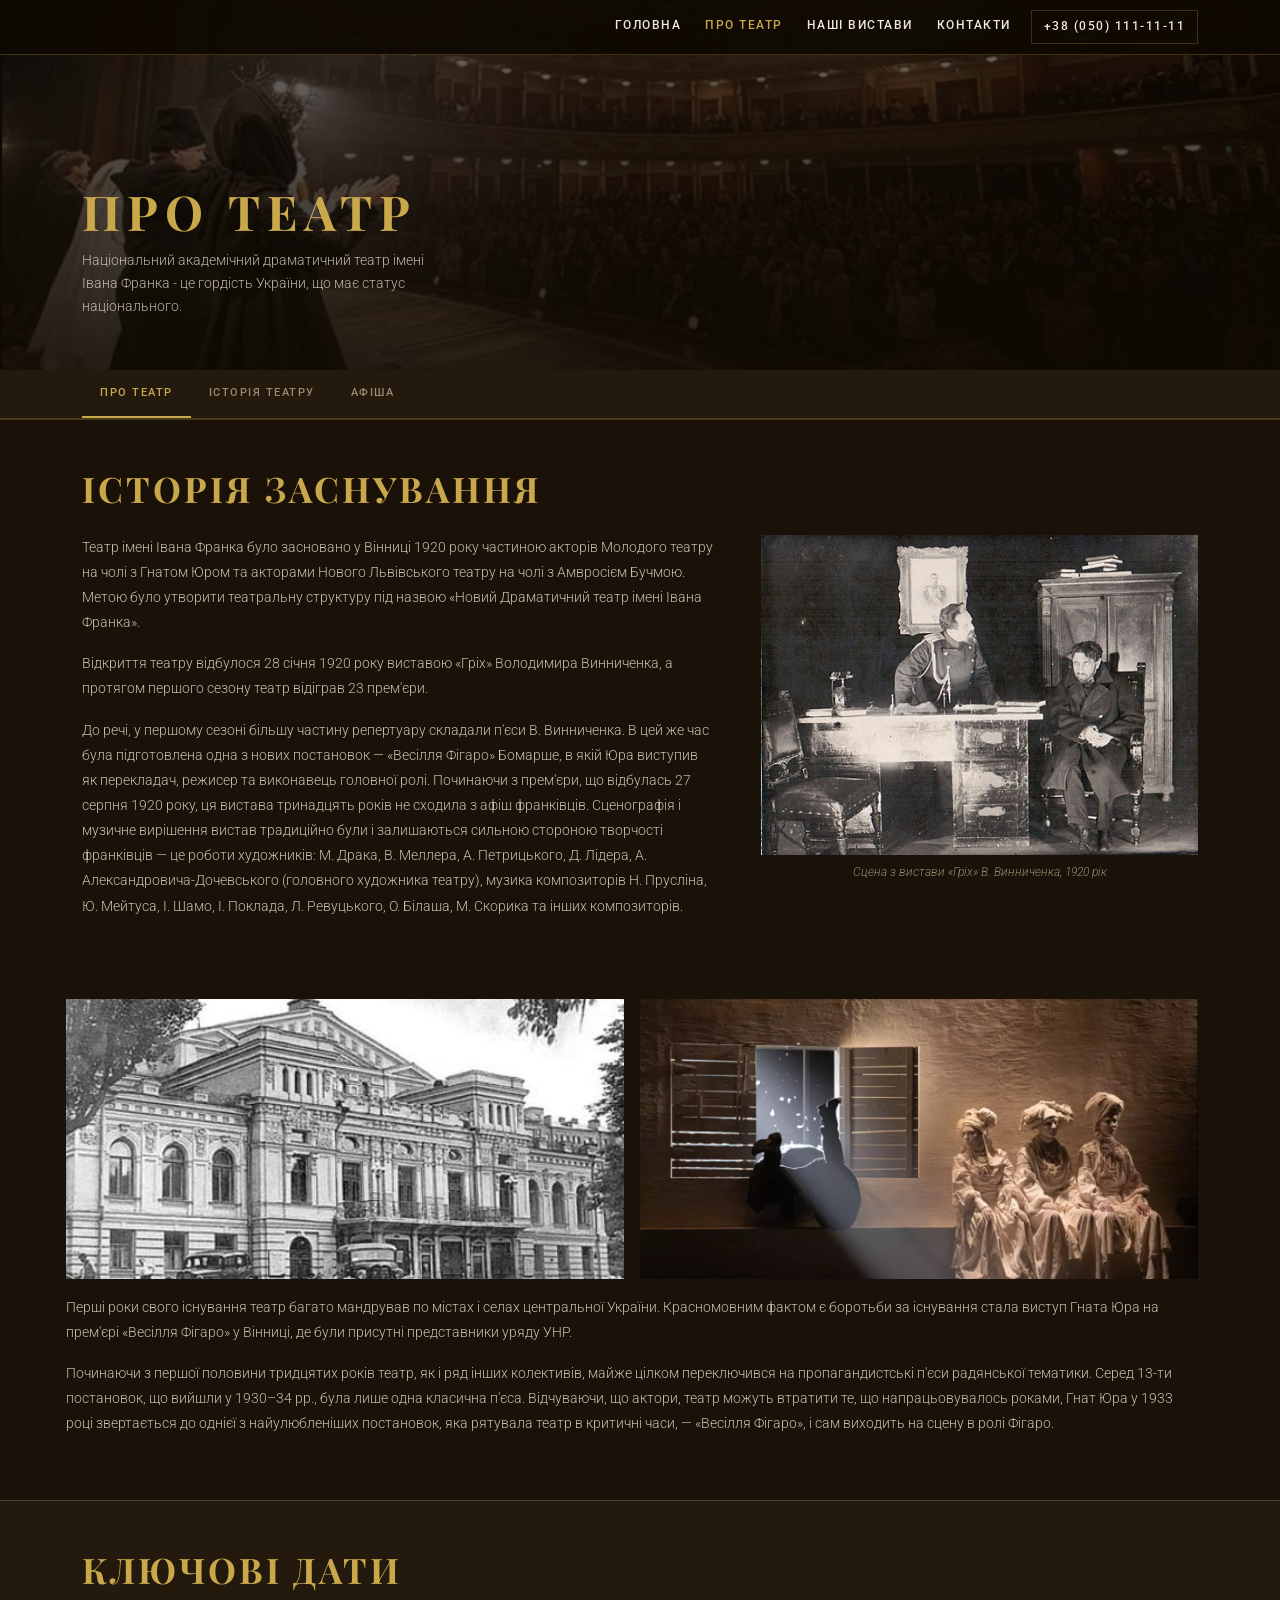
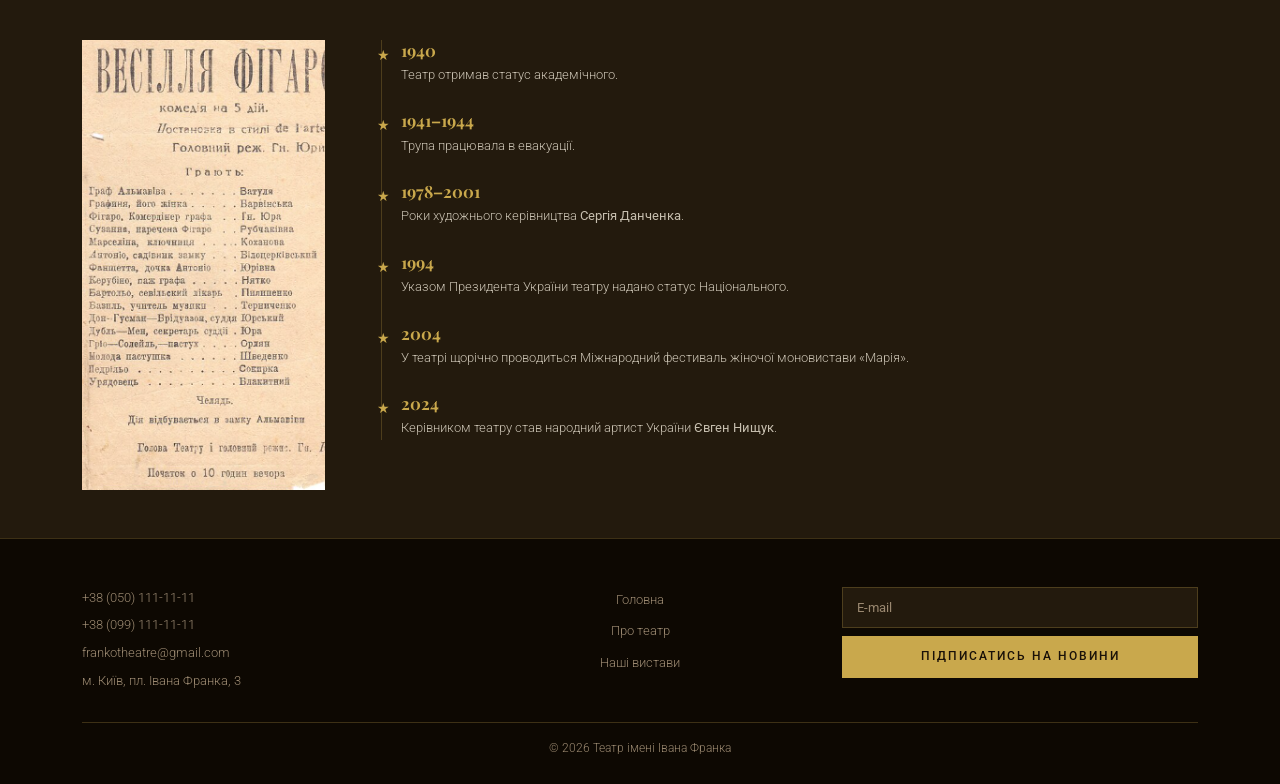
==== about.html @ f54d5e46 "Add files via upload" ====
<!DOCTYPE html>
<html lang="uk">

<head>
    <meta charset="UTF-8">
    <meta name="viewport" content="width=device-width, initial-scale=1.0">
    <meta name="description"
        content="Історія Національного академічного драматичного театру імені Івана Франка — від заснування у 1920 році до сьогодення.">
    <title>Про театр — Театр імені Івана Франка</title>
    <link rel="icon" href="images/favicon.svg" type="image/svg+xml">
    <link href="https://cdn.jsdelivr.net/npm/bootstrap@5.3.0/dist/css/bootstrap.min.css" rel="stylesheet">
    <link
        href="https://fonts.googleapis.com/css2?family=Playfair+Display:wght@400;700&family=Roboto:wght@300;400;500&display=swap"
        rel="stylesheet">
    <link rel="stylesheet" href="css/style.css">
</head>

<body>

    <nav class="navbar navbar-expand-lg fixed-top" id="mainNav">
        <div class="container">
            <button class="navbar-toggler" type="button" data-bs-toggle="collapse" data-bs-target="#navMenu">
                <span class="navbar-toggler-icon"></span>
            </button>
            <div class="collapse navbar-collapse" id="navMenu">
                <ul class="navbar-nav ms-auto">
                    <li class="nav-item"><a class="nav-link" href="index.html">ГОЛОВНА</a></li>
                    <li class="nav-item"><a class="nav-link active" href="about.html">ПРО ТЕАТР</a></li>
                    <li class="nav-item"><a class="nav-link" href="afisha.html">НАШІ ВИСТАВИ</a></li>
                    <li class="nav-item"><a class="nav-link" href="contacts.html">КОНТАКТИ</a></li>
                    <li class="nav-item ms-2"><a class="nav-link nav-phone" href="tel:+380441111111">+38 (050)
                            111-11-11</a></li>
                </ul>
            </div>
        </div>
    </nav>

    <section class="page-hero">
        <img src="images/zall1.png" alt="Про театр" class="page-hero-bg" onerror="this.style.opacity='0'">
        <div class="page-hero-overlay"></div>
        <div class="container page-hero-content">
            <div class="row">
                <div class="col-lg-12">
                    <h1 class="page-hero-title">ПРО ТЕАТР</h1>
                    <p class="page-hero-sub">Національний академічний драматичний театр імені Івана Франка - це гордість
                        України, що має статус національного.</p>
                </div>
            </div>
        </div>
    </section>


    <div class="subnav">
        <div class="container">
            <ul class="subnav-list">
                <li><a href="#history" class="subnav-link active">ПРО ТЕАТР</a></li>
                <li><a href="#timeline" class="subnav-link">ІСТОРІЯ ТЕАТРУ</a></li>
                <li><a href="afisha.html" class="subnav-link">АФІША</a></li>
            </ul>
        </div>
    </div>

    <section class="section-dark py-5" id="history">
        <div class="container">
            <h2 class="section-title mb-4">ІСТОРІЯ ЗАСНУВАННЯ</h2>
            <div class="row g-5 align-items-start">
                <div class="col-lg-7">
                    <p class="body-text">Театр імені Івана Франка було засновано у Вінниці 1920 року частиною акторів
                        Молодого театру на чолі з Гнатом Юром та акторами Нового Львівського театру на чолі з Амвросієм
                        Бучмою. Метою було утворити театральну структуру під назвою «Новий Драматичний театр імені Івана
                        Франка».</p>
                    <p class="body-text mt-3">Відкриття театру відбулося 28 січня 1920 року виставою «Гріх» Володимира
                        Винниченка, а протягом першого сезону театр відіграв 23 прем'єри.</p>
                    <p class="body-text mt-3">До речі, у першому сезоні більшу частину репертуару складали п'єси В.
                        Винниченка. В цей же час була підготовлена одна з нових постановок — «Весілля Фігаро» Бомарше, в
                        якій Юра виступив як перекладач,
                        режисер та виконавець головної ролі. Починаючи з прем'єри, що відбулась 27 серпня 1920 року, ця
                        вистава тринадцять років
                        не сходила з афіш франківців. Сценографія і музичне вирішення вистав традиційно були і
                        залишаються сильною стороною творчості франківців — це роботи
                        художників: М. Драка, В. Меллера, А. Петрицького, Д. Лідера, А. Александровича-Дочевського
                        (головного художника театру),
                        музика композиторів Н. Прусліна, Ю. Мейтуса, І. Шамо, І. Поклада, Л. Ревуцького, О. Білаша, М.
                        Скорика та інших
                        композиторів.</p>
                </div>
                <div class="col-lg-5">
                    <img src="images/vistava.jpg" alt="Сцена з вистави Гріх В. Винниченка, 1920 рік"
                        class="img-fluid history-img" onerror="this.classList.add('placeholder-box')">
                    <p class="photo-caption">Сцена з вистави «Гріх» В. Винниченка, 1920 рік</p>
                </div>
            </div>

            <div class="row g-5 align-items-start mt-4">
                <div class="row g-3 mt-4">
                    <div class="col-12 col-md-6">
                        <img src="images/franko2.jpg" alt="Будівля театру у Вінниці" class="img-fluid history-img-pair"
                            onerror="this.classList.add('placeholder-box')">
                    </div>
                    <div class="col-12 col-md-6">
                        <img src="images/vistava3.webp" alt="Сцена з вистави" class="img-fluid history-img-pair"
                            onerror="this.classList.add('placeholder-box')">
                    </div>
                    <div class="col-12 mt-3">
                        <p class="body-text">Перші роки свого існування театр багато мандрував по містах і селах
                            центральної України.
                            Красномовним фактом є боротьби за існування стала виступ Гната Юра на прем'єрі «Весілля
                            Фігаро» у Вінниці,
                            де були присутні представники уряду УНР.</p>
                        <p class="body-text mt-3">Починаючи з першої половини тридцятих років театр, як і ряд інших
                            колективів, майже цілком переключився на
                            пропагандистські п'єси радянської тематики. Серед 13-ти постановок, що вийшли у 1930–34 рр.,
                            була лише одна класична
                            п'єса. Відчуваючи, що актори, театр можуть втратити те, що напрацьовувалось роками, Гнат Юра
                            у 1933 році звертається до
                            однієї з найулюбленіших постановок, яка рятувала театр в критичні часи, — «Весілля Фігаро»,
                            і сам виходить на сцену в
                            ролі Фігаро.</p>
                    </div>
                </div>
            </div>
        </div>
    </section>

    <section class="section-darker py-5" id="timeline">
        <div class="container">
            <h2 class="section-title mb-5">КЛЮЧОВІ ДАТИ</h2>
            <div class="row g-5">

                <div class="col-lg-3">

                    <img src="images/pic1.png" alt="Театр імені Івана Франка" class="img-fluid timeline-img"
                        onerror="this.classList.add('placeholder-box')">
                </div>

                <div class="col-lg-7">
                    <div class="timeline">

                        <div class="tl-item">
                            <div class="tl-dot">★</div>
                            <div class="tl-body">
                                <h3 class="tl-year">1940</h3>
                                <p>Театр отримав статус академічного.</p>
                            </div>
                        </div>

                        <div class="tl-item">
                            <div class="tl-dot">★</div>
                            <div class="tl-body">
                                <h3 class="tl-year">1941–1944</h3>
                                <p>Трупа працювала в евакуації.</p>
                            </div>
                        </div>

                        <div class="tl-item">
                            <div class="tl-dot">★</div>
                            <div class="tl-body">
                                <h3 class="tl-year">1978–2001</h3>
                                <p>Роки художнього керівництва <strong>Сергія Данченка</strong>.</p>
                            </div>
                        </div>

                        <div class="tl-item">
                            <div class="tl-dot">★</div>
                            <div class="tl-body">
                                <h3 class="tl-year">1994</h3>
                                <p>Указом Президента України театру надано статус Національного.</p>
                            </div>
                        </div>

                        <div class="tl-item">
                            <div class="tl-dot">★</div>
                            <div class="tl-body">
                                <h3 class="tl-year">2004</h3>
                                <p>У театрі щорічно проводиться Міжнародний фестиваль жіночої моновистави «Марія».</p>
                            </div>
                        </div>

                        <div class="tl-item">
                            <div class="tl-dot">★</div>
                            <div class="tl-body">
                                <h3 class="tl-year">2024</h3>
                                <p>Керівником театру став народний артист України <strong>Євген Нищук</strong>.</p>
                            </div>
                        </div>

                    </div>
                </div>

            </div>
        </div>
    </section>


    <footer class="site-footer" id="footer">
        <div class="container">
            <div class="row g-4">
                <div class="col-md-4">
                    <p>+38 (050) 111-11-11</p>
                    <p>+38 (099) 111-11-11</p>
                    <p>frankotheatre@gmail.com</p>
                    <p>м. Київ, пл. Івана Франка, 3</p>
                </div>
                <div class="col-md-4 text-center d-none d-md-block">
                    <ul class="footer-links">
                        <li><a href="index.html">Головна</a></li>
                        <li><a href="about.html">Про театр</a></li>
                        <li><a href="afisha.html">Наші вистави</a></li>
                    </ul>
                </div>
                <div class="col-md-4">
                    <form action="https://formspree.io/f/YOUR_CODE" method="POST">
                        <label for="emailAbout" class="visually-hidden">E-mail</label>
                        <input type="email" id="emailAbout" name="email" class="footer-input" placeholder="E-mail"
                            required>
                        <button type="submit" class="btn-gold w-100 mt-2">ПІДПИСАТИСЬ НА НОВИНИ</button>
                    </form>
                </div>
            </div>
            <p class="footer-copy">&copy; 2026 Театр імені Івана Франка</p>
        </div>
    </footer>

    <script src="https://cdn.jsdelivr.net/npm/bootstrap@5.3.0/dist/js/bootstrap.bundle.min.js"></script>
    <script src="js/main.js"></script>
</body>

</html>
---- css/style.css ----
:root {
  --gold: #c9a84c;
  --gold-light: #e8c97a;
  --dark1: #1a1108;
  --dark2: #231a0d;
  --dark3: #2e2010;
  --text: #f0e8d8;
  --text-muted: #9a8870;
  --border: rgba(201, 168, 76, 0.25);
}

* {
  box-sizing: border-box;
  margin: 0;
  padding: 0;
}
html {
  scroll-behavior: smooth;
}

body {
  background: var(--dark1);
  color: var(--text);
  font-family: "Roboto", sans-serif;
  font-weight: 300;
  font-size: 15px;
  line-height: 1.7;
  display: flex;
  flex-direction: column;
  min-height: 100vh;
}

.site-footer {
  margin-top: auto;
}

#mainNav {
  background: rgba(15, 10, 3, 0.96);
  border-bottom: 1px solid var(--border);
  padding: 10px 0;
}

#mainNav .nav-link {
  font-size: 0.72rem;
  letter-spacing: 1.5px;
  color: var(--text) !important;
  font-weight: 500;
  padding: 6px 12px;
  transition: color 0.2s;
}

#mainNav .nav-link:hover,
#mainNav .nav-link.active {
  color: var(--gold) !important;
}

.nav-phone {
  border: 1px solid var(--border);
  color: var(--gold) !important;
}

.navbar-toggler {
  border-color: var(--border);
}

.navbar-toggler-icon {
  background-image: url("data:image/svg+xml,%3csvg xmlns='http://www.w3.org/2000/svg' viewBox='0 0 30 30'%3e%3cpath stroke='rgba(201,168,76,0.8)' stroke-width='2' d='M4 7h22M4 15h22M4 23h22'/%3e%3c/svg%3e");
}

.btn-gold {
  display: inline-block;
  background: var(--gold);
  color: var(--dark1);
  border: none;
  font-size: 0.72rem;
  font-weight: 500;
  letter-spacing: 2px;
  padding: 11px 28px;
  text-decoration: none;
  cursor: pointer;
  transition: background 0.2s;
}
.btn-gold:hover {
  background: var(--gold-light);
  color: var(--dark1);
}

.btn-gold-outline {
  display: inline-block;
  background: transparent;
  color: var(--gold);
  border: 1px solid var(--gold);
  font-size: 0.72rem;
  font-weight: 500;
  letter-spacing: 2px;
  padding: 11px 36px;
  text-decoration: none;
  cursor: pointer;
  transition: background 0.2s, color 0.2s;
}
.btn-gold-outline:hover {
  background: var(--gold);
  color: var(--dark1);
}

.btn-gold-sm {
  display: block;
  background: var(--gold);
  color: var(--dark1);
  border: none;
  font-size: 0.65rem;
  font-weight: 500;
  letter-spacing: 1.5px;
  padding: 8px 10px;
  text-align: center;
  text-decoration: none;
  cursor: pointer;
  transition: background 0.2s;
  text-transform: uppercase;
}
.btn-gold-sm:hover {
  background: var(--gold-light);
  color: var(--dark1);
}

.hero {
  position: relative;
  min-height: 100vh;
  display: flex;
  align-items: center;
  background-color: var(--dark1);
  padding-top: 90px;
  padding-bottom: 60px;
  overflow: hidden;
}
.hero .container {
  position: relative;
  z-index: 2;
}

.hero-title {
  font-family: "Playfair Display", serif;
  font-size: clamp(2.2rem, 4.5vw, 4rem);
  font-weight: 700;
  line-height: 1.1;
  color: var(--text);
  margin-bottom: 20px;
  letter-spacing: 1px;
}

.hero-desc {
  font-size: 0.85rem;
  color: rgba(240, 232, 216, 0.78);
  max-width: 430px;
  margin-bottom: 28px;
}

.hero-poster {
  text-align: center;
}

.hero-poster img {
  max-width: 320px;
  width: 100%;
  display: block;
  margin: 0 auto;
}

.poster-name {
  font-family: "Playfair Display", serif;
  color: var(--gold);
  font-size: 1.3rem;
  letter-spacing: 2px;
  margin-top: 12px;
}

.poster-nav {
  display: flex;
  justify-content: space-between;
  max-width: 320px;
  margin: 6px auto 0;
  font-size: 0.68rem;
  color: var(--text-muted);
  letter-spacing: 1px;
}

.page-hero {
  position: relative;
  min-height: 370px;
  display: flex;
  align-items: flex-end;
  padding-top: 80px;
  overflow: hidden;
  background: var(--dark1);
}

.page-hero-bg {
  position: absolute;
  inset: 0;
  width: 100%;
  height: 100%;
  object-fit: cover;
  opacity: 0.95;
  object-position: 50% 20%;
}

.page-hero-overlay {
  position: absolute;
  inset: 0;
  background: linear-gradient(
    180deg,
    rgba(10, 6, 2, 0.55) 0%,
    rgba(15, 10, 3, 0.9) 100%
  );
}

.page-hero-content {
  position: relative;
  z-index: 2;
  padding-bottom: 36px;
  width: 100%;
}

.page-hero-title {
  font-family: "Playfair Display", serif;
  font-size: clamp(2.2rem, 4vw, 3rem);
  font-weight: 700;
  color: var(--gold);
  letter-spacing: 7px;
}

.page-hero-sub {
  font-size: 0.85rem;
  color: rgba(240, 232, 216, 0.75);
  max-width: 380px;
  margin-left: 0;
  margin-top: 8px;
}

.subnav {
  background: var(--dark2);
  border-bottom: 1px solid var(--border);
  overflow-x: auto;
}

.subnav-list {
  list-style: none;
  display: flex;
  padding: 0;
  margin: 0;
}

.subnav-link {
  display: block;
  padding: 14px 18px;
  font-size: 0.68rem;
  letter-spacing: 1.5px;
  color: var(--text-muted);
  text-decoration: none;
  font-weight: 500;
  border-bottom: 2px solid transparent;
  white-space: nowrap;
  transition: color 0.2s, border-color 0.2s;
}
.subnav-link:hover,
.subnav-link.active {
  color: var(--gold);
  border-bottom-color: var(--gold);
}

.section-dark {
  background: var(--dark1);
  border-top: 1px solid var(--border);
}
.section-darker {
  background: var(--dark2);
  border-top: 1px solid var(--border);
}

.section-title {
  font-family: "Playfair Display", serif;
  font-size: clamp(1.5rem, 3vw, 2.2rem);
  font-weight: 700;
  color: var(--gold);
  letter-spacing: 3px;
}

.body-text {
  font-size: 0.85rem;
  color: rgba(240, 232, 216, 0.8);
  line-height: 1.85;
}

.stats-row {
  display: flex;
  gap: 28px;
  flex-wrap: wrap;
  margin-top: 20px;
}
.stat {
  display: flex;
  flex-direction: column;
}
.stat-num {
  font-family: "Playfair Display", serif;
  font-size: 1.6rem;
  color: var(--gold);
  font-weight: 700;
}
.stat-label {
  font-size: 0.72rem;
  color: var(--text-muted);
  letter-spacing: 1px;
}

.about-img {
  width: 100%;
  max-height: 380px;
  object-fit: cover;
}

.history-img {
  width: 100%;
  max-height: 320px;
  object-fit: cover;
}

.photo-caption {
  font-size: 0.72rem;
  color: var(--text-muted);
  font-style: italic;
  text-align: center;
  margin-top: 8px;
}

.show-card {
  background: var(--dark2);
  overflow: hidden;
  cursor: pointer;
  transition: transform 0.2s;
}
.show-card:hover {
  transform: translateY(-4px);
}

.show-card img {
  width: 100%;
  height: 430px;
  object-fit: cover;
  display: block;
}

.show-info {
  padding: 12px;
}

.show-title {
  font-family: "Playfair Display", serif;
  font-size: 0.95rem;
  font-weight: 700;
  color: var(--text);
  margin: 0;
  letter-spacing: 0.5px;
}

.show-author {
  font-size: 0.72rem;
  color: var(--text-muted);
  margin: 4px 0 0;
}

.filter-bar {
  background: var(--dark2);
  border-top: 1px solid var(--border);
  padding: 16px 0;
}

.filter-input {
  background: var(--dark1);
  border: 1px solid var(--border);
  color: var(--text);
  font-size: 0.8rem;
  padding: 9px 14px;
  flex: 1;
  max-width: 320px;
  outline: none;
}
.filter-input::placeholder {
  color: var(--text-muted);
}
.filter-input:focus {
  border-color: var(--gold);
}

.afisha-card {
  background: var(--dark2);
  transition: transform 0.2s;
}
.afisha-card:hover {
  transform: translateY(-4px);
}

.afisha-poster {
  width: 100%;
  height: 385px;
  object-fit: cover;
  display: block;
}

.afisha-info {
  padding: 10px 10px 12px;
}

.show-date-badge {
  font-size: 0.68rem;
  color: var(--text-muted);
  letter-spacing: 1px;
  display: block;
  margin-bottom: 4px;
}

.afisha-title {
  font-family: "Playfair Display", serif;
  font-size: 0.88rem;
  font-weight: 700;
  color: var(--text);
  margin: 0 0 2px;
  letter-spacing: 0.5px;
}

.afisha-author {
  font-size: 0.68rem;
  color: var(--text-muted);
  margin: 0 0 4px;
}

.afisha-price {
  font-size: 0.78rem;
  color: var(--gold);
  font-weight: 500;
  margin: 0 0 8px;
}

.timeline {
  padding-left: 28px;
  position: relative;
}
.timeline::before {
  content: "";
  position: absolute;
  left: 8px;
  top: 0;
  bottom: 0;
  width: 1px;
  background: var(--border);
}

.tl-item {
  position: relative;
  margin-bottom: 24px;
}

.tl-dot {
  position: absolute;
  left: -24px;
  top: 4px;
  color: var(--gold);
  font-size: 0.85rem;
}

.tl-year {
  font-family: "Playfair Display", serif;
  font-size: 1.05rem;
  color: var(--gold);
  font-weight: 700;
  margin-bottom: 4px;
}

.tl-body p {
  font-size: 0.83rem;
  color: rgba(240, 232, 216, 0.8);
  margin: 0;
}

.placeholder-box {
  width: 100% !important;
  min-height: 260px !important;
  background: rgba(201, 168, 76, 0.06) !important;
  border: 2px dashed var(--border) !important;
  display: flex !important;
  align-items: center;
  justify-content: center;
  color: var(--text-muted);
  font-size: 0.8rem;
  text-align: center;
}

.site-footer {
  background: #0d0802;
  border-top: 1px solid var(--border);
  padding: 48px 0 20px;
}

.site-footer p {
  font-size: 0.8rem;
  color: var(--text-muted);
  margin-bottom: 6px;
}

.footer-links {
  list-style: none;
  padding: 0;
}
.footer-links li {
  margin-bottom: 6px;
}
.footer-links a {
  font-size: 0.8rem;
  color: var(--text-muted);
  text-decoration: none;
  transition: color 0.2s;
}
.footer-links a:hover {
  color: var(--gold);
}

.footer-input {
  width: 100%;
  background: var(--dark2);
  border: 1px solid var(--border);
  color: var(--text);
  font-size: 0.8rem;
  padding: 9px 14px;
  outline: none;
}
.footer-input::placeholder {
  color: var(--text-muted);
}
.footer-input:focus {
  border-color: var(--gold);
}

.footer-copy {
  border-top: 1px solid var(--border);
  padding-top: 16px;
  margin-top: 24px;
  text-align: center;
  font-size: 0.72rem !important;
  color: var(--text-muted) !important;
}

@media (min-width: 992px) {
  .hero-title {
    font-size: 3.4rem;
  }
}
@media (min-width: 1200px) {
  .hero-title {
    font-size: 4rem;
  }
}
@media (max-width: 767px) {
  .page-hero {
    min-height: 260px;
  }
  .afisha-poster {
    height: 200px;
  }
  .show-card img {
    height: 220px;
  }
}

.history-img-pair {
  width: 100%;
  height: 280px;
  object-fit: cover;
  display: block;
}

@media (max-width: 767px) {
  .history-img-pair {
    height: 220px;
  }
}

.timeline-img {
  width: 270px;
  height: 450px;
  object-fit: cover;
}

@media (max-width: 991px) {
  .timeline-img {
    height: 300px;
    margin-bottom: 32px;
  }
}

.contacts-hero {
  position: relative;
  min-height: 320px;
  max-height: 420px;
  display: flex;
  align-items: center;
  overflow: hidden;
  background: var(--dark1);
  padding-top: 70px;
  padding-bottom: 40px;
}

.contacts-hero-bg {
  opacity: 0.35;
  object-position: center center;
}

.contacts-hero-content {
  position: relative;
  z-index: 2;
  width: 100%;
}

.contacts-title {
  font-family: "Playfair Display", serif;
  font-size: clamp(2rem, 4vw, 3.2rem);
  font-weight: 700;
  color: var(--text);
  letter-spacing: 3px;
  margin-bottom: 8px;
}

.contacts-subtitle {
  font-size: 0.75rem;
  font-weight: 500;
  color: var(--gold);
  letter-spacing: 2px;
  margin-bottom: 6px;
}

.contacts-address {
  font-size: 0.8rem;
  color: var(--text-muted);
  margin: 0;
}

.contacts-list {
  list-style: none;
  padding: 0;
  margin: 0;
}

.contacts-list li {
  font-size: 0.75rem;
  margin-bottom: 4px;
  line-height: 1.5;
}

.contacts-list a {
  color: var(--text);
  text-decoration: none;
  transition: color 0.2s;
}

.contacts-list a:hover {
  color: var(--gold);
}

.contacts-label {
  color: var(--text-muted);
  font-size: 0.68rem;
  letter-spacing: 0.5px;
  display: block;
  margin-top: 4px;
}

.contacts-hours {
  font-size: 0.68rem;
  color: var(--text-muted);
}

.map-section {
  background: var(--dark2);
  padding: 32px 0;
  border-top: 1px solid var(--border);
}

.map-wrap {
  border: 1px solid var(--border);
  overflow: hidden;
}

.map-wrap iframe {
  display: block;
}

.contact-form-section {
  background: var(--dark1);
  border-top: 1px solid var(--border);
}

.contact-form {
  max-width: 720px;
  margin: 0 auto;
}

.contact-input {
  width: 100%;
  background: var(--dark2);
  border: 1px solid var(--border);
  color: var(--text);
  font-size: 0.8rem;
  padding: 10px 14px;
  outline: none;
  font-family: "Roboto", sans-serif;
  transition: border-color 0.2s;
}

.contact-input::placeholder {
  color: var(--text-muted);
}
.contact-input:focus {
  border-color: var(--gold);
}

.contact-textarea {
  height: 80px;
  resize: none;
}
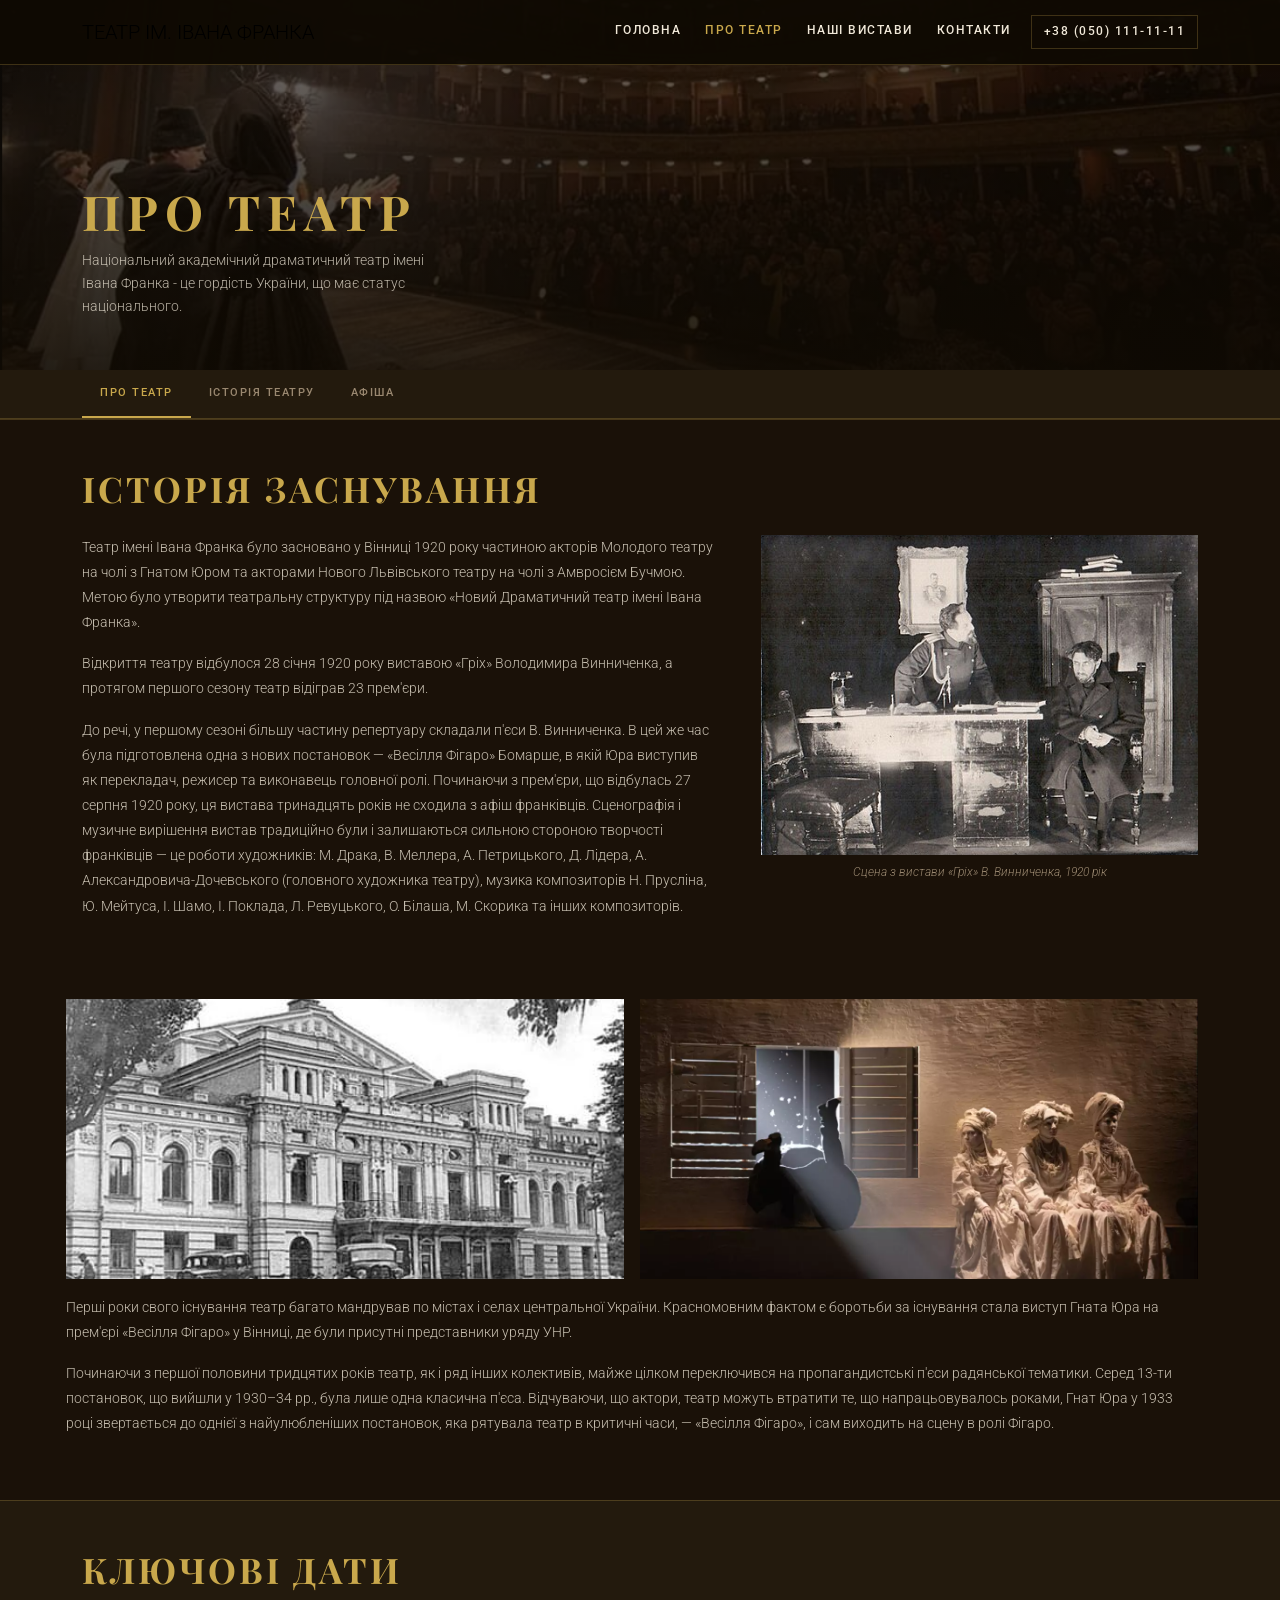
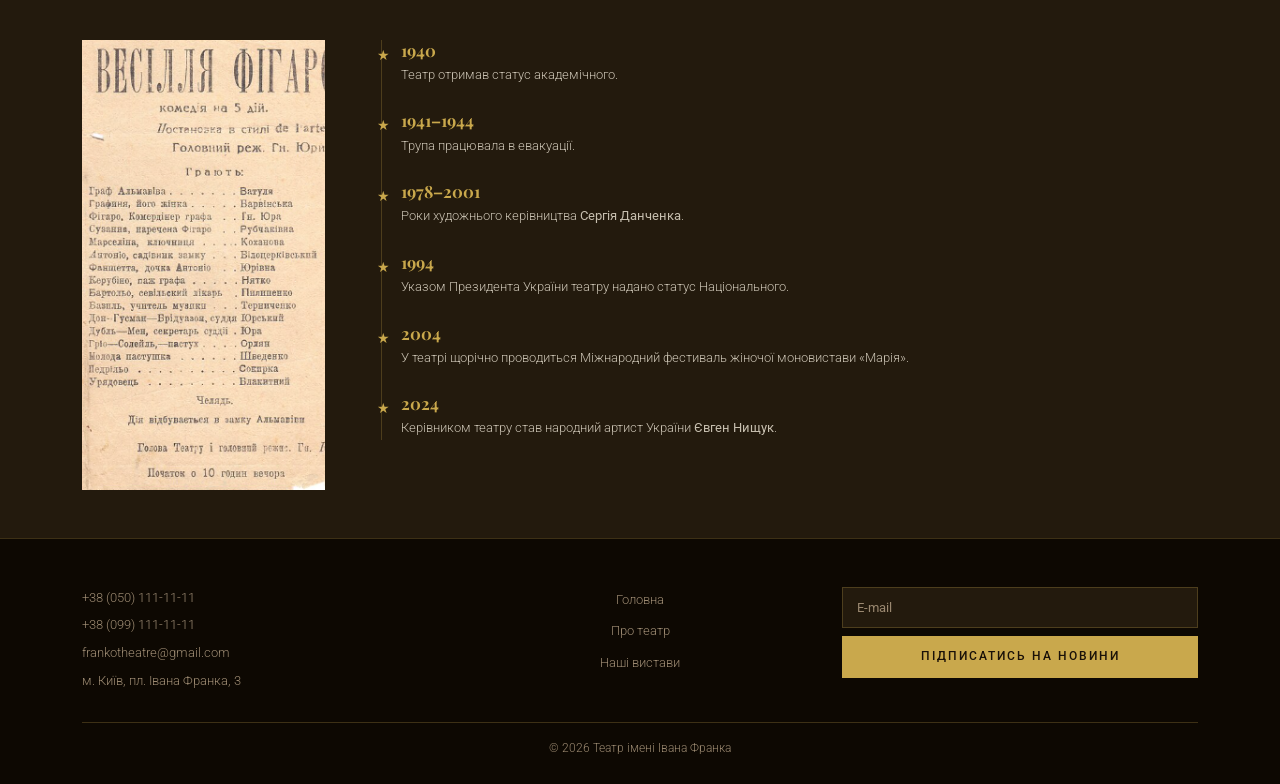
==== commit 59b76e07: "Update about.html" ====
--- a/about.html
+++ b/about.html
@@ -19,6 +19,7 @@
 
     <nav class="navbar navbar-expand-lg fixed-top" id="mainNav">
         <div class="container">
+            <a class="navbar-brand" href="index.html">ТЕАТР ІМ. ІВАНА ФРАНКА</a>
             <button class="navbar-toggler" type="button" data-bs-toggle="collapse" data-bs-target="#navMenu">
                 <span class="navbar-toggler-icon"></span>
             </button>
@@ -225,4 +226,4 @@
     <script src="js/main.js"></script>
 </body>
 
-</html>+</html>
--- a/css/style.css
+++ b/css/style.css
@@ -726,3 +726,121 @@
   height: 80px;
   resize: none;
 }
+
+@media (max-width: 575px) {
+  
+  .btn-gold,
+  .btn-gold-outline,
+  .btn-gold-sm {
+    padding: 13px 20px;
+    font-size: 0.75rem;
+    min-height: 44px;
+  }
+
+
+  #mainNav .nav-link {
+    padding: 12px 16px;
+    font-size: 0.85rem;
+  }
+
+
+  .hero {
+    min-height: auto;
+    padding-top: 80px;
+    padding-bottom: 40px;
+  }
+
+  .hero-title {
+    font-size: 2rem;
+  }
+
+  .hero-desc {
+    font-size: 0.85rem;
+  }
+
+ 
+  .show-card img {
+    height: 280px;
+  }
+
+  .afisha-poster {
+    height: 240px;
+  }
+
+
+  .btn-gold-sm {
+    padding: 12px 10px;
+    font-size: 0.72rem;
+  }
+
+
+  .contacts-hero {
+    min-height: auto;
+    padding-top: 80px;
+    padding-bottom: 24px;
+  }
+
+  .contacts-title {
+    font-size: 2rem;
+  }
+
+
+  .contacts-hero .col-lg-4,
+  .contacts-hero .col-lg-3 {
+    margin-bottom: 16px;
+  }
+
+
+  .footer-input {
+    font-size: 16px; 
+  }
+
+
+  .filter-input {
+    font-size: 16px; 
+    max-width: 100%;
+  }
+
+
+  .timeline-img {
+    width: 100%;
+    height: 220px;
+  }
+
+
+  .subnav-link {
+    padding: 12px 12px;
+    font-size: 0.65rem;
+  }
+
+
+  .stats-row {
+    gap: 16px;
+  }
+}
+
+
+@media (min-width: 576px) and (max-width: 767px) {
+  .hero-title {
+    font-size: 2.4rem;
+  }
+
+  .show-card img {
+    height: 300px;
+  }
+
+  .afisha-poster {
+    height: 260px;
+  }
+
+  .timeline-img {
+    width: 100%;
+    height: 260px;
+  }
+}
+
+html,
+body {
+  overflow-x: hidden;
+  max-width: 100%;
+}
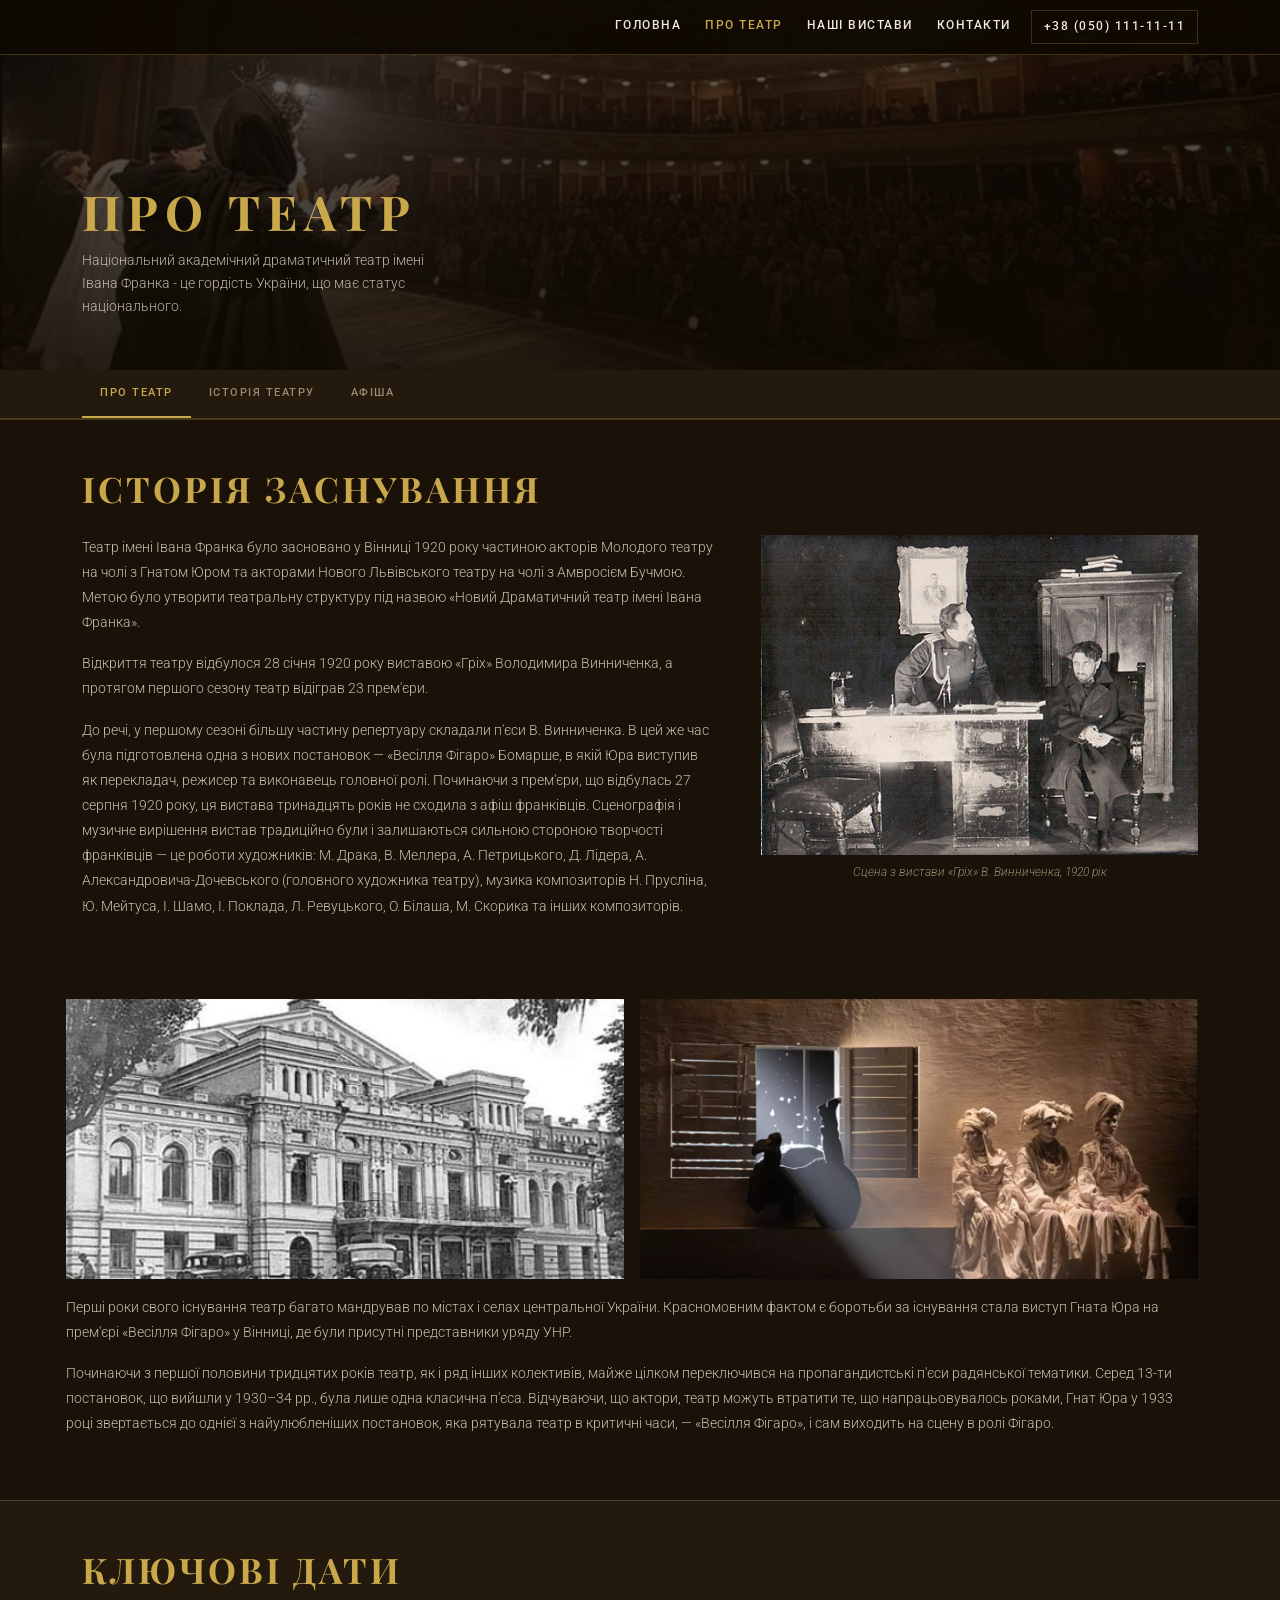
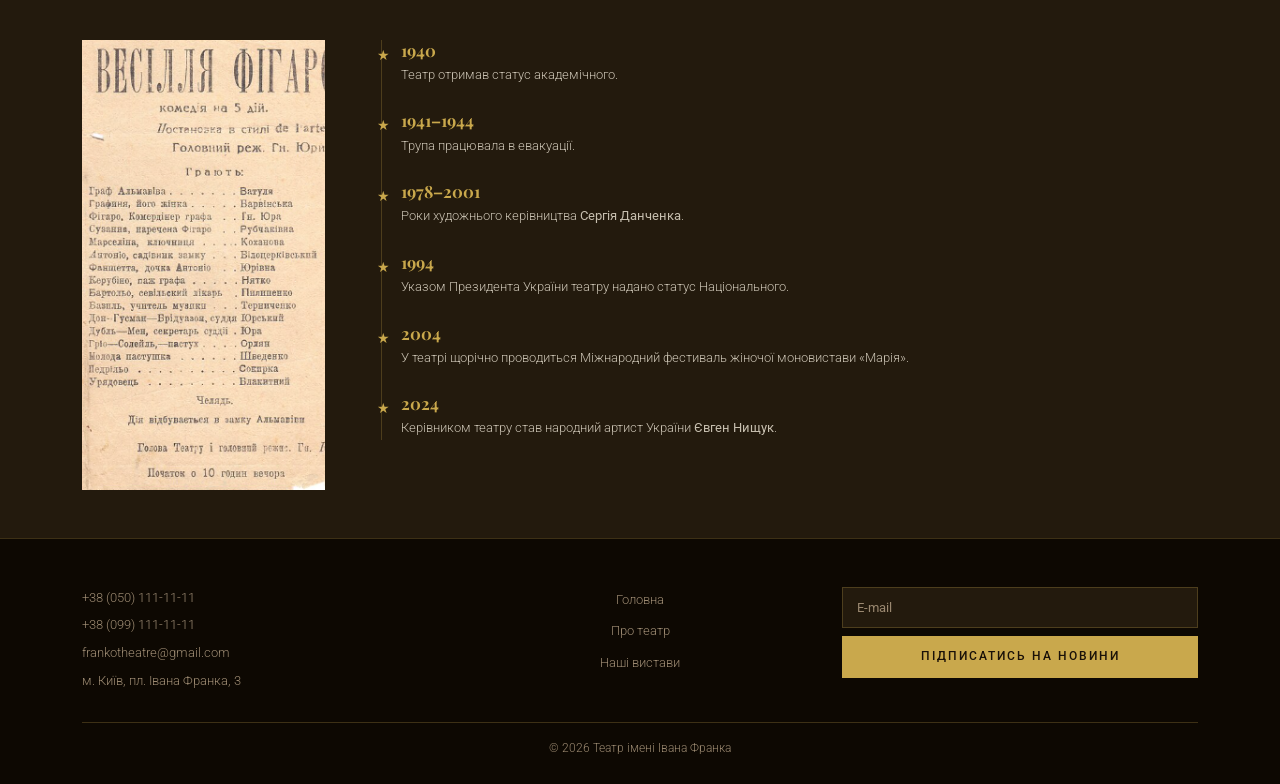
==== commit 0e8d547c: "Update about.html" ====
--- a/about.html
+++ b/about.html
@@ -19,7 +19,7 @@
 
     <nav class="navbar navbar-expand-lg fixed-top" id="mainNav">
         <div class="container">
-            <a class="navbar-brand" href="index.html">ТЕАТР ІМ. ІВАНА ФРАНКА</a>
+            
             <button class="navbar-toggler" type="button" data-bs-toggle="collapse" data-bs-target="#navMenu">
                 <span class="navbar-toggler-icon"></span>
             </button>
@@ -197,8 +197,8 @@
         <div class="container">
             <div class="row g-4">
                 <div class="col-md-4">
-                    <p>+38 (050) 111-11-11</p>
-                    <p>+38 (099) 111-11-11</p>
+                    <p><a href="tel:+380501111111" style="color:var(--text-muted); text-decoration:none;">+38 (050) 111-11-11</a></p>
+<p><a href="tel:+380991111111" style="color:var(--text-muted); text-decoration:none;">+38 (099) 111-11-11</a></p>
                     <p>frankotheatre@gmail.com</p>
                     <p>м. Київ, пл. Івана Франка, 3</p>
                 </div>
